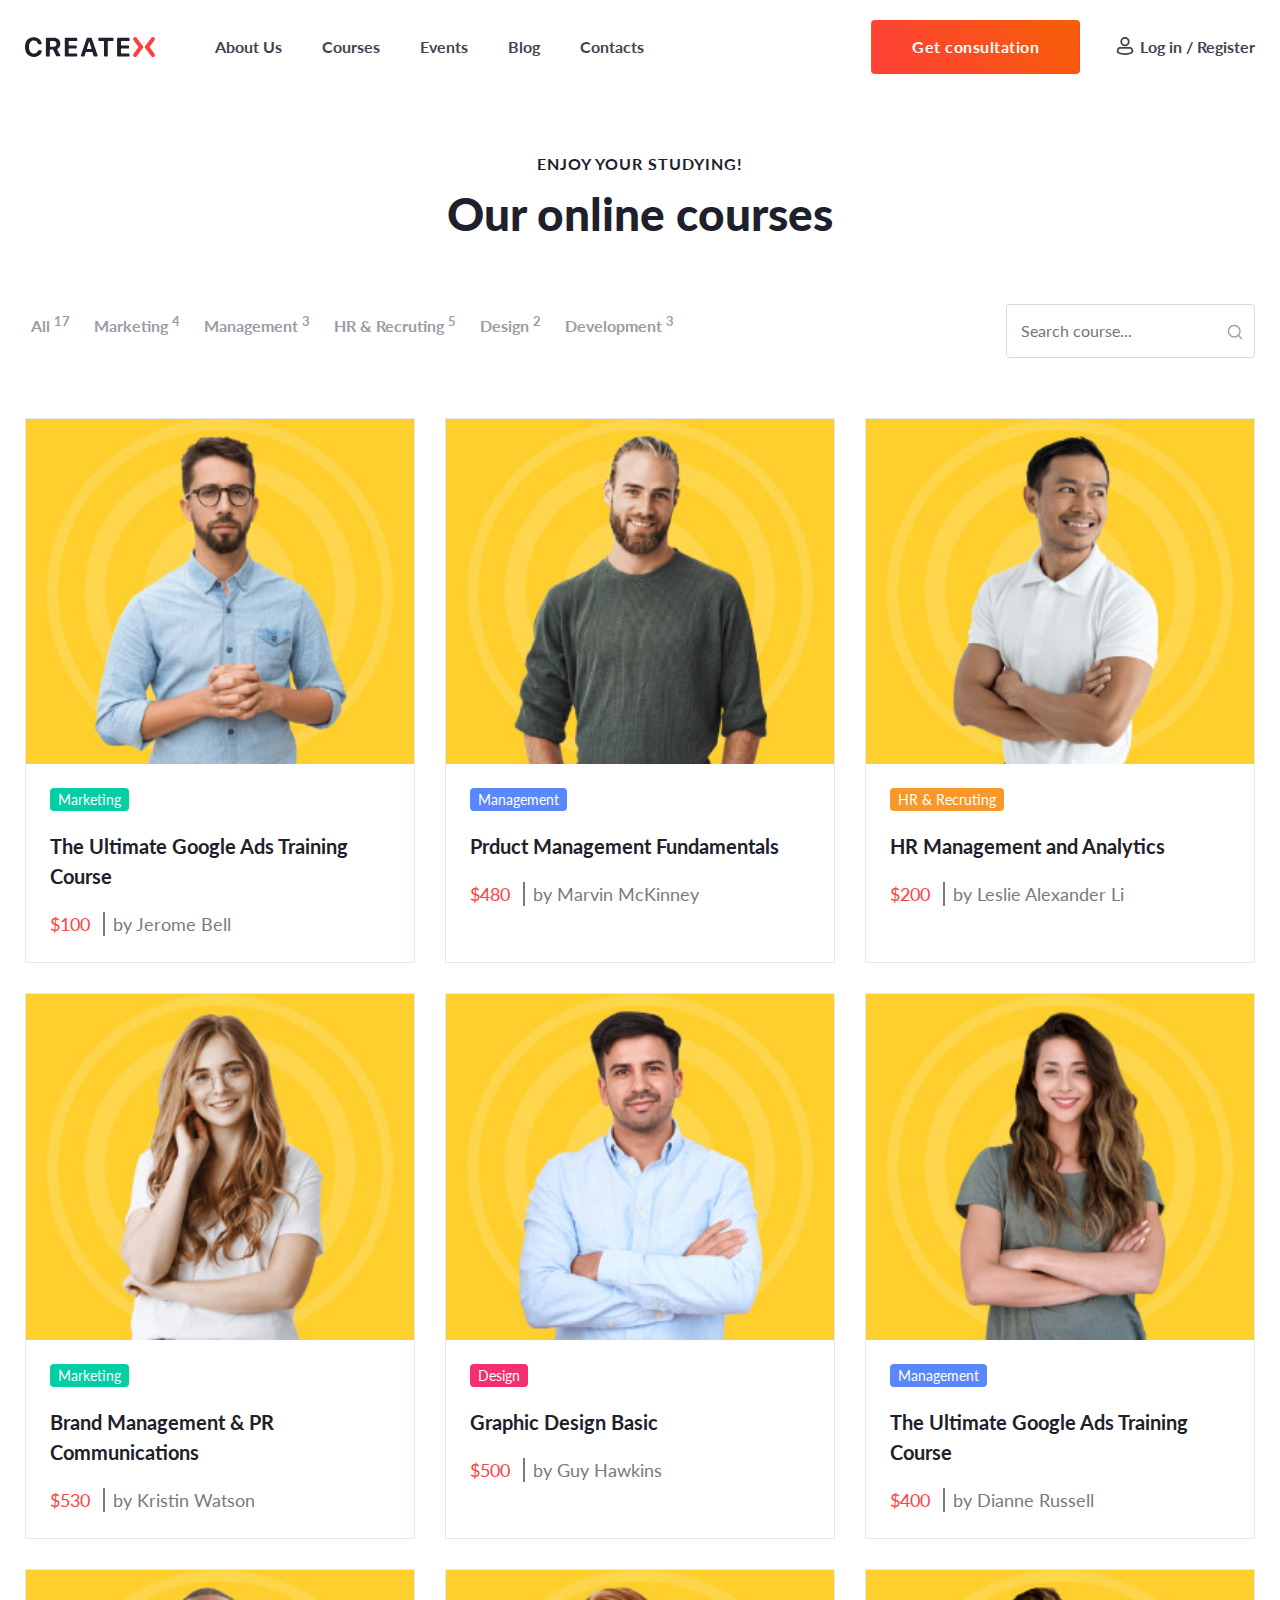
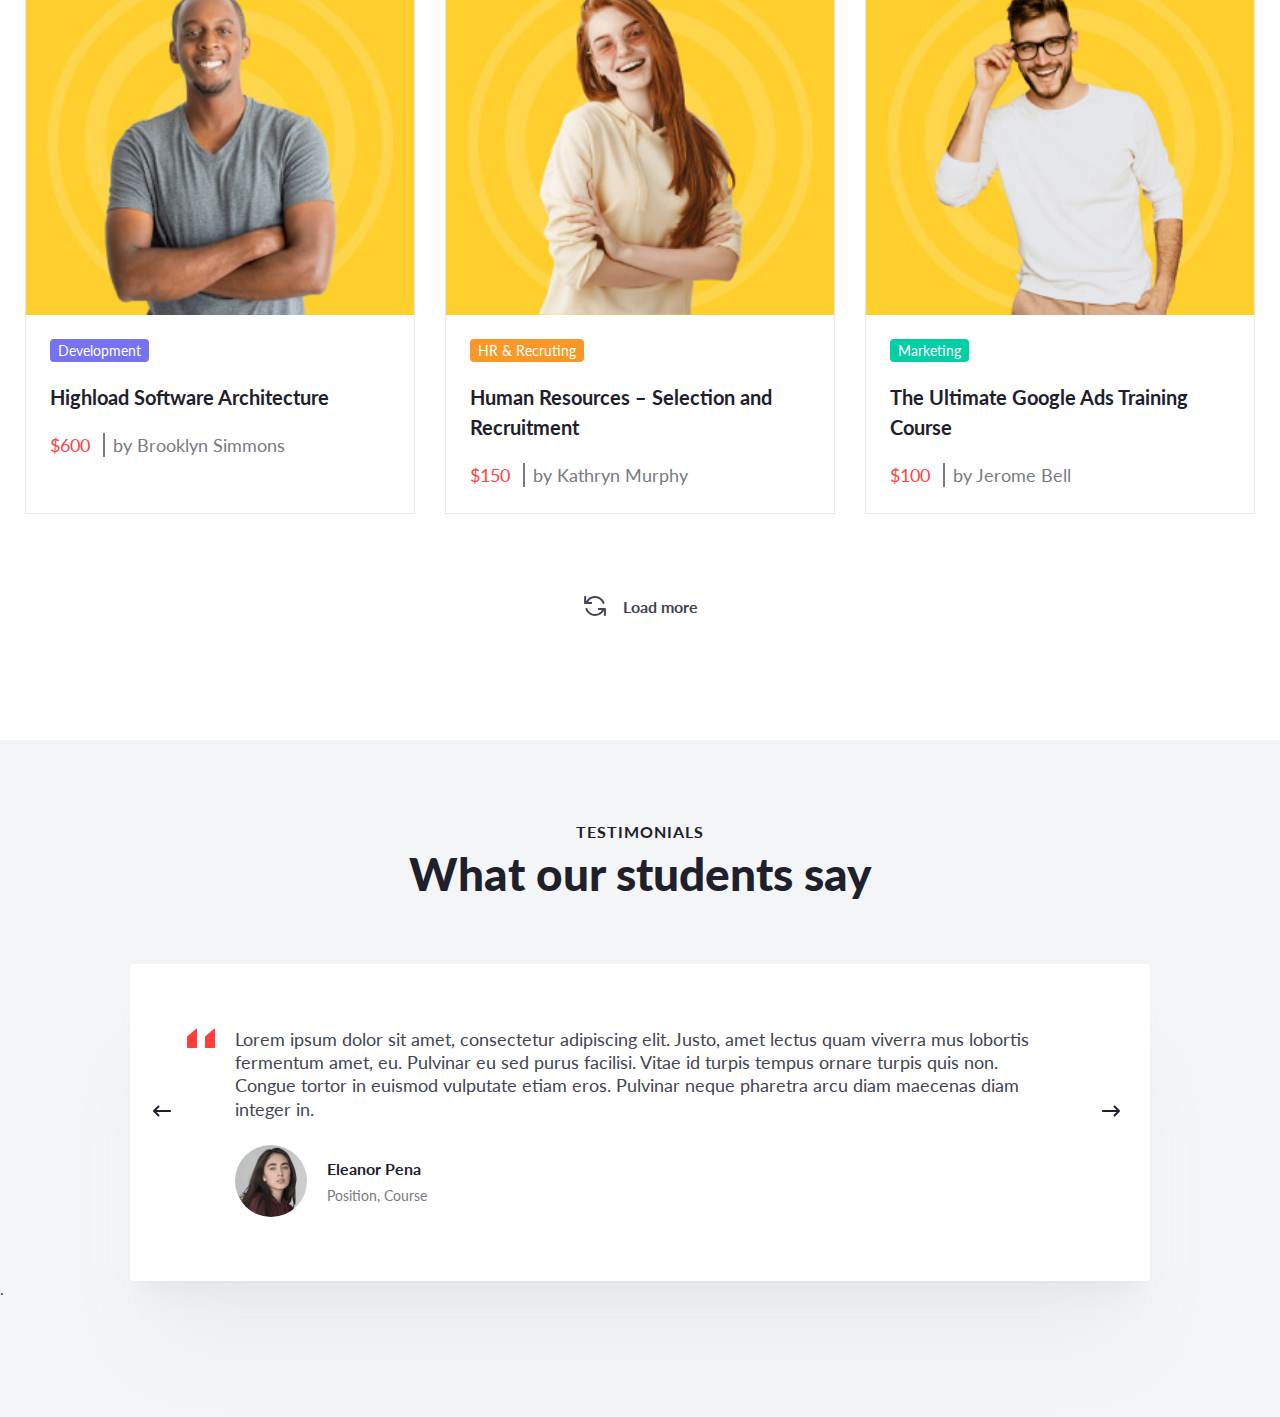
==== index.html @ b2ed18ff "Add files via upload" ====
<!DOCTYPE html>
<html lang="zxx">

<head>
	<meta charset="UTF-8">
	<meta http-equiv="X-UA-Compatible" content="IE=edge">
	<meta name="viewport" content="width=device-width, initial-scale=1.0">
	<link rel="stylesheet" href="./css/reset.css">
	<link rel="stylesheet" href="./css/style.css">

	<title>Lesson 18</title>
</head>

<body>
	<div class="wrapper">	
		<header class="header">
			<div class="header__container">
				<div class="header__logo">
					<img src="./img/header/logo.svg" alt="logo">
				</div>
				<div class="header__menu menu-header">
					<nav class="menu__body">
						<ul class="menu__list">
							<li class="menu__item">
								<a href="" class="menu__link">About Us</a>
							</li>
							<li class="menu__item">
								<a href="" class="menu__link">Courses</a>
							</li>
							<li class="menu__item">
								<a href="" class="menu__link">Events</a>
							</li>
							<li class="menu__item">
								<a href="" class="menu__link">Blog</a>
							</li>
							<li class="menu__item">
								<a href="" class="menu__link">Contacts</a>
							</li>
						</ul>
					</nav>
				</div>
				<div class="header__action action-header">
					<a href="" class="button"><span>Get consultation</span></a>
					<a href="" class="auth"><span>Log in / Register</span></a>
				</div>
			</div>
		</header>

		<main class="page">
			<section class="page-main main-block">
				<div class="main-block__container">
					<div class="main-block__content">
						<div class="main-block__title title-block">
							<div class="title-block__sub-title">Enjoy your studying!</div>
							<h2 class="title-block__title">Our online courses</h2>
						</div>
						<div class="main-block__menu menu-main">
							<div class="menu-main__body">
								<ul class="menu-main__list">
									<li class="menu-main__item">
										<a href="" class="menu-main__link">All <sup>17</sup></a>
									</li>
									<li class="menu-main__item">
										<a href="" class="menu-main__link">Marketing <sup>4</sup></a>
									</li>
									<li class="menu-main__item">
										<a href="" class="menu-main__link">Management <sup>3</sup></a>
									</li>
									<li class="menu-main__item">
										<a href="" class="menu-main__link">HR & Recruting <sup>5</sup></a>
									</li>
									<li class="menu-main__item">
										<a href="" class="menu-main__link">Design <sup>2</sup></a>
									</li>
									<li class="menu-main__item">
										<a href="" class="menu-main__link">Development <sup>3</sup></a>
									</li>																																				
								</ul>
							</div>
							<div class="menu-main__form">
								<form class="form-search">
									<input type="search" id="search" name="search" placeholder="Search course..."><span class="search-icon"></span> 
								</form>
							</div>
						</div>
						<div class="main-block__cards cards-vertical">
							<div class="cards-vertical__body">
								<div class="cards-vertical__image">
									<a href=""><img src="./img/main/01.jpg" alt="Jerome Bell"></a>
								</div>
								<div class="cards-vertical__text">
									<div class="cards-vertical__specialty cards-vertical__specialty--green">Marketing</div>
									<div class="cards-vertical__title">The Ultimate Google Ads Training Course</div>
									<div class="cards-vertical__info">
										<a class="cards-vertical__price">$100</a>
										<a class="cards-vertical__name">by Jerome Bell</a>
									</div>
								</div>
							</div>
							<div class="cards-vertical__body">
								<div class="cards-vertical__image">
									<a href=""><img src="./img/main/02.jpg" alt="Marvin McKinney"></a>
								</div>
								<div class="cards-vertical__text">
									<div class="cards-vertical__specialty card-vertical__specialty--blue">Management</div>
									<div class="cards-vertical__title">Prduct Management Fundamentals</div>
									<div class="cards-vertical__info">
										<a class="cards-vertical__price">$480</a>
										<a class="cards-vertical__name">by Marvin McKinney</a>
									</div>
								</div>
							</div>
							<div class="cards-vertical__body">
								<div class="cards-vertical__image">
									<a href=""><img src="./img/main/03.jpg" alt="Leslie Alexander Li"></a>
								</div>
								<div class="cards-vertical__text">
									<div class="cards-vertical__specialty card-vertical__specialty--gold">HR & Recruting</div>
									<div class="cards-vertical__title">HR  Management and Analytics</div>
									<div class="cards-vertical__info">
										<a class="cards-vertical__price">$200</a>
										<a class="cards-vertical__name">by Leslie Alexander Li</a>
									</div>
								</div>
							</div>
							<div class="cards-vertical__body">
								<div class="cards-vertical__image">
									<a href=""><img src="./img/main/04.jpg" alt="Kristin Watson"></a>
								</div>
								<div class="cards-vertical__text">
									<div class="cards-vertical__specialty cards-vertical__specialty--green">Marketing</div>
									<div class="cards-vertical__title">Brand Management & PR Communications</div>
									<div class="cards-vertical__info">
										<a class="cards-vertical__price">$530</a>
										<a class="cards-vertical__name">by Kristin Watson</a>
									</div>
								</div>
							</div>
							<div class="cards-vertical__body">
								<div class="cards-vertical__image">
									<a href=""><img src="./img/main/05.jpg" alt="Guy Hawkins"></a>
								</div>
								<div class="cards-vertical__text">
									<div class="cards-vertical__specialty card-vertical__specialty--red">Design</div>
									<div class="cards-vertical__title">Graphic Design Basic</div>
									<div class="cards-vertical__info">
										<a class="cards-vertical__price">$500</a>
										<a class="cards-vertical__name">by Guy Hawkins</a>
									</div>
								</div>
							</div>
							<div class="cards-vertical__body">
								<div class="cards-vertical__image">
									<a href=""><img src="./img/main/06.jpg" alt="Dianne Russell"></a>
								</div>
								<div class="cards-vertical__text">
									<div class="cards-vertical__specialty card-vertical__specialty--blue">Management</div>
									<div class="cards-vertical__title">The Ultimate Google Ads Training Course</div>
									<div class="cards-vertical__info">
										<a class="cards-vertical__price">$400</a>
										<a class="cards-vertical__name">by Dianne Russell</a>
									</div>
								</div>
							</div>
							<div class="cards-vertical__body">
								<div class="cards-vertical__image">
									<a href=""><img src="./img/main/07.jpg" alt="Brooklyn Simmons"></a>
								</div>
								<div class="cards-vertical__text">
									<div class="cards-vertical__specialty card-vertical__specialty--purple">Development</div>
									<div class="cards-vertical__title">Highload Software Architecture</div>
									<div class="cards-vertical__info">
										<a class="cards-vertical__price">$600</a>
										<a class="cards-vertical__name">by Brooklyn Simmons</a>
									</div>
								</div>
							</div>
							<div class="cards-vertical__body">
								<div class="cards-vertical__image">
									<a href=""><img src="./img/main/08.jpg" alt="Kathryn Murphy"></a>
								</div>
								<div class="cards-vertical__text">
									<div class="cards-vertical__specialty card-vertical__specialty--gold">HR & Recruting</div>
									<div class="cards-vertical__title">Human Resources – Selection and Recruitment</div>
									<div class="cards-vertical__info">
										<a class="cards-vertical__price">$150</a>
										<a class="cards-vertical__name">by Kathryn Murphy</a>
									</div>
								</div>
							</div>
							<div class="cards-vertical__body">
								<div class="cards-vertical__image">
									<a href=""><img src="./img/main/09.jpg" alt="Cody Fisher"></a>
								</div>
								<div class="cards-vertical__text">
									<div class="cards-vertical__specialty cards-vertical__specialty--green">Marketing</div>
									<div class="cards-vertical__title">The Ultimate Google Ads Training Course</div>
									<div class="cards-vertical__info">
										<a class="cards-vertical__price">$100</a>
										<a class="cards-vertical__name">by Jerome Bell</a>
									</div>
								</div>
							</div>
						</div>
						<div class="main-block__load">
							<a href="">Load more</a>
						</div>
					</div>
				</div>
			</section>
			<section class="page__testimonial testimonial-block">
				<div class="testimonial-block__container">
					<div class="testimonial-block__title title-block">
						<div class="title-block__sub-title">TESTIMONIALS</div>
						<h2 class="title-block__title">What our students say</h2>
					</div>
					<div class="testimonial-block__body">
						<div class="testimonial-block__content">
							Lorem ipsum dolor sit amet, consectetur adipiscing elit. Justo, amet lectus quam viverra mus lobortis fermentum amet, eu. Pulvinar eu sed purus facilisi. Vitae id turpis tempus ornare turpis quis non. Congue tortor in euismod vulputate etiam eros. Pulvinar neque pharetra arcu diam maecenas diam integer in.
						</div>
						<div class="testimonial-block__user-profile user-profile">
							<div class="user-profile__image">
								<img src="./img/testimonial/01 (1).jpg" alt="Eleanor Pena">
							</div>
							<div class="user-profile__info">
								<div class="user-profile__user-name">Eleanor Pena</div>
								<div class="user-profile__user-position">Position, Course</div>
							</div>
						</div>
					</div>
				</div>
				.
			</section>
		</main>
	<footer class="footer"></footer>
	</div>
</body>

</html>
---- css/style.css ----
@import url("https://fonts.googleapis.com/css?family=Lato:regular,700,900&display=swap");

body {
	font-family: 'Lato';
	color: #424551;
}

/* ================================================================ */

.wrapper {
	overflow: hidden;
	min-height: 100%;
	position: relative;

	display: flex;
	flex-direction: column;
}

.wrapper>main {
	flex-grow: 1;
}

/* =================container================================== */
[class*="__container"] {
	max-width: 1260px;
	margin: 0 auto;
	padding-left: 15px;
	padding-right: 15px;
}

@media (max-width: 1199.98px) {
	[class*="__container"] {
		max-width: 970px;
	}
}

@media (max-width: 990.98px) {
	[class*="__container"] {
		max-width: 750px;
	}
}

@media (max-width: 767.98px) {
	[class*="__container"] {
		max-width: 450px;
	}
}

/* ===========================buttons==================================== */
.button {
	background: linear-gradient(55.95deg, #FF3F3A 0%, #F75E05 100%);
	border-radius: 4px;
	letter-spacing: 0.5px;
	display: inline-block;
	font-weight: 700;
	line-height: 1.25;
	padding: 16px 40px;
	color: #fff;
	border: 1px solid transparent;
	transition: transform 0.3s ease-in-out;
}

.button:hover {
	background: transparent;
	border: 1px solid #FF3F3A;
	color: #F75E05;
	transform: scale(1.02);
}

.button--border {
	background: transparent;
	border: 1px solid #FF3F3A;
	padding: 15px 38px;
	color: #F75E05;
}

.button--border:hover {
	background: linear-gradient(55.95deg, #FF3F3A 0%, #F75E05 100%);
	color: #fff;
}
.button--grey {
	background: transparent;
	border: 1px solid transparent;
	display: inline-block;
	padding: 10px 20px;
	font-weight: 700;
	line-height: 1.6;
	text-align: center;
	color: #9A9CA5;
}
.button--grey:hover {
	background: transparent;
	color: #FF3F3A;
	border: 1px solid #FF3F3A;
	border-radius: 4px;
}
/* ========================title================================= */
.title-block {
	color: #1E212C;
}

.title-block__sub-title {
	font-weight: 700;
	line-height: 1.5;
	letter-spacing: 1px;
	text-transform: uppercase;
}

.title-block__title {
	font-weight: 900;
	font-size: 46px;
	line-height: 1.3;
}

/* =====================header===================================== */

.header {
	position: absolute;
	width: 100%;
	top: 0;
	left: 0;
	z-index: 50;
	padding: 20px 0px;

	overflow: clip;

}
.header__container {
	display: flex;
	align-items: center;
	gap: 60px;
}
.header__logo {
}
.header__menu {
	flex-grow: 1;
}
.menu-header {
	
}
.menu__body {
	
}
.menu__list {
	display: flex;
	flex-wrap: wrap;
	column-gap: 40px;
	row-gap: 10px;
}
.menu__item {
}
.menu__link {
	font-weight: 700;
	line-height: 1.6;
}
.menu__link:hover {
	text-decoration: underline;
}
.menu__link:active{
	color: #FF3F3A;
}
.header__action {
}
.action-header {
	flex: 0 0 auto;
	display: flex;
	flex-wrap: wrap;
	gap: 36px;
	align-items: center;
}

.auth {
	background: url('../img/header/Person.svg') 0 0 no-repeat;
	padding-left: 24px;
	font-weight: 700;
	line-height: 1.25;
}
.auth:hover {
	text-decoration: underline;
} 
@media (max-width: 1199.98px) {
	.header__container {
		gap: 20px;
	}
	.menu__list {
		column-gap: 15px;
		justify-content: space-around;
	}	
	.action-header {
		gap: 15px;
	}
}
@media (max-width: 990.98px) {
	.header__container {
		flex-direction: column;
		flex-wrap: wrap;		
	}
	.action-header {
		flex-direction: column;
	}
}
/* ===========================page================================ */
.page {
}
.page-main {
}
.page__testimonial {
}
/* ===========================main=============================== */
.main-block {
	padding: 152px 0px 120px 0px;
	width: 100%;
	height: 100%;
}

.main-block__container {
	
}
.main-block__content {
	display: flex;
	flex-direction: column;
}
.main-block__title {
	display: flex;
	flex-direction: column;
	align-items: center;
	gap: 8px;
}
.main-block__title:not(:last-child) {
	margin-bottom: 60px;
}
.main-block__menu {
	display: flex;
	justify-content: space-between;
}

.menu-main {
}
.main-block__menu:not(:last-child) {
	margin-bottom: 60px;
}
.menu-main__list {
	display: flex;
	flex-wrap: wrap;
	gap: 12px;
	
}
.menu-main__item {
	border-radius: 4px;
    border: 1px solid transparent;
    color: #9a9ca5;
    font-weight: 700;
    display: flex;
    align-items: center;
    justify-content: center;
    gap: 8px;
    padding: 10px 5px;
    transition: transform 0.3s ease 0s;
}
.menu-main__item:hover {
	border: 1px solid #ff3f3a;
	color: #ff3f3a;
}
.menu-main__form {
	display: flex;
	justify-content: center;
}
.form-search {
	flex: 1 1 25.609756%; /* 315/1230 */
	position: relative;
	border: 1px solid #D7DADD;
	border-radius: 4px;
	padding: 14px 32px 14px 14px;
	align-items: center;
	font-weight: 400;
	/* font-size: 14px; */
	line-height: 150%;
	color: #9A9CA5;
}
.search-icon {
	position: absolute;
	background: url('../img/main/Vector\ \(Stroke\).svg') center no-repeat;
	padding: 13px;
	width: 16px;
	height: 16px;
}
.main-block__cards {
	margin-bottom: 80px;
}
.cards-vertical {
	display: grid;
	gap: 30px;
	grid-template-columns: repeat(3,390px);
	grid-template-rows: 1fr;
}
.cards-vertical__body {
	background: #FFFFFF;
	border: 1px solid #E5E8ED;
}
.cards-vertical__image {
	position: relative;
	padding-bottom: 89.041096%; /* 390/438 */
}
.cards-vertical__image img {
	position: absolute;width: 100%;height: 100%;top: 0;left: 0;
	object-fit: cover;
}
.cards-vertical__text {
	padding: 24px;
	display: grid;
	justify-items: start;
	gap: 20px;
}
.cards-vertical__specialty {
	
	font-weight: 400;
	font-size: 14px;
	line-height: 1.5;
	color: #FFFFFF;
	border-radius: 4px;
	max-width: max-content;
	padding: 1px 8px;
}
.cards-vertical__specialty--green {
	background: #03CEA4;

}
.card-vertical__specialty--blue {
	background: #5A87FC;
}

.card-vertical__specialty--gold {
	background: #F89828;
}

.card-vertical__specialty--red {
	background: #F52F6E;
}
.card-vertical__specialty--purple {
	background: #7772F1;
}
.cards-vertical__title {
	font-weight: 700;
	font-size: 20px;
	line-height: 1.5;
	color: #1E212C;
}
.cards-vertical__info {
	font-weight: 400;
	font-size: 18px;
	line-height: 1.5;
}
.cards-vertical__price {
	color: #FF4242;
}
.cards-vertical__name {
	color: #787A80;
}
.cards-vertical__name::before {
	content: '';
	width: 16px;
	height: 0;
	gap: 8px;
	border: 1px solid #787A80;
	transform: rotate(90deg);
	margin: 0px 8px;
}

@media (max-width:1249.98px) {
	.cards-vertical {
		grid-template-columns: repeat(3,1fr);
		grid-template-rows: 1fr;
	}
	.cards-vertical {
		gap: 10px;
	}
}
@media (max-width: 990.98px) {
	.cards-vertical {
		grid-template-columns: repeat(2,1fr);
		grid-template-rows: 1fr;
	}
	.cards-vertical {
		gap: 30px;
	}
	.main-block {
		padding: 250px 0px 80px 0px;
	}
	.main-block__menu {
		flex-direction: column;
		gap: 10px;
		justify-content: center;
	}
	.menu-main__list {
		justify-content: space-evenly;
	}
	.cards-vertical__body:last-child {
		grid-column: span 2;
	}
}
@media (max-width: 767.98px) {
	.cards-vertical {
		grid-template-columns: 1fr;
		grid-template-rows: 1fr;
		gap: 10px;
	}
	.cards-vertical__body:last-child {
		grid-column: span 1;
	}
}
@media (max-width: 440px) {
	.main-block {
		padding: 250px 0px 60px 0px;
	}
	.title-block {
		padding: 50px 0px;
	}
	.title-block__title {
		font-size: 34px;
	}
	.main-block__title:not(:last-child) {
		margin-bottom: 10px;
	}
	.menu-main__list {
		gap: 5px;
	}
}

.main-block__load {
	display: flex;
	justify-content: center;
	gap: 16px;
	font-weight: 700;
	line-height: 1.6;
	color: #424551;	
}
.main-block__load::before {
	content: '';
	background: url('../img/main/Convert.svg') 0 0 no-repeat;
	flex: 0 0 24px;
	width: 24px;
	height: 24px;
	animation:arrows 2s linear;
}
@keyframes arrows {
	0% {
		transform: rotate(0deg);
	}
	100% {
		transform: rotate(-360deg);
	}
}
/* =================================================================== */
.testimonial-block {
	background: #F4F5F7;
	padding: 80px 0px 120px 0px;
	position: relative;
}
.testimonial-block__container {
}
.testimonial-block__title {
	display: grid;
	justify-content: center;
	justify-items: center;
}
.testimonial-block__title:not(:last-child) {
	margin-bottom: 60px;
} 
.testimonial-block__body {
	display: grid;
	gap: 24px;
	background: #FFFFFF;
	box-shadow: 0px 80px 80px -20px rgba(154, 156, 165, 0.08), 
				0px 30px 24px -10px rgba(154, 156, 165, 0.05), 
				0px 12px 10px -6px rgba(154, 156, 165, 0.04), 
				0px 4px 4px -4px rgba(30, 33, 44, 0.03);
	border-radius: 4px;
	padding: 64px 105px;
	position: relative;
}
.testimonial-block__body::before {
	content: '';
	width: 24px;
	height: 24px;
	background: url('../img/testimonial/Left.svg') 0 0 no-repeat;
	position: absolute;
	margin: 135px 0px 0px -6.5%;
	padding-left: 6.5%;
}
.testimonial-block__body::after  {
	content: '';
	width: 24px;
	height: 24px;
	background: url('../img/testimonial/Right.svg') 0 0 no-repeat;
	position: absolute;
	margin: 135px 0px 0px 106.5%;
	padding-right: 0px;
}
.testimonial-block__body::after :hover{
	
}
.testimonial-block__content {
	justify-content: center;
	font-weight: 400;
	font-size: 20px;
	line-height: 1.5;
	color: #424551;

}
.testimonial-block__content::before{
	content:'';
	width: 28px;
	height: 20px;
	background: url(../img/testimonial/braces.svg) 0 0 no-repeat;	
	margin-left: -48px;
	padding-left: 48px;
}
.testimonial-block__user-profile {
	
}
.user-profile {
	display: flex;
	flex-direction: row;
	gap: 20px;
}
.user-profile__info {
	display: flex;
	flex-direction: column;
	justify-content: center;
	gap: 4px;
}
.user-profile__image {
	width: 72px;
	height: 72px;
}
.user-profile__image img {
	max-width: 100%;
	border-radius: 50%;
}
.user-profile__user-name {
	font-weight: 700;
	line-height: 1.6;
	color: #1E212C;
}
.user-profile__user-position {
	font-weight: 400;
	font-size: 14px;
	line-height: 1.5;
	color: #787A80;
}
@media (max-width: 1449.98px) {
	.testimonial-block__body::after  {
		margin: 135px 0px 0px 104.5%;
	}
	.testimonial-block__content {
		line-height: 1.3;
		font-size: 18px;
	}
}
@media (max-width: 1379.98px) {
	.testimonial-block__body::after  {
		margin: 135px 0px 0px 102%;
	}
	.testimonial-block__body::before  {
		margin: 135px 0px 0px -4%;
	}
}
@media (max-width: 1319.98px) {
	.testimonial-block__container {
		max-width: 1050px;
	}
	.testimonial-block__body::after  {
		margin: 135px 0px 0px 95%;
	}
	.testimonial-block__body::before  {
		margin: 135px 0px 0px 2%;
	}
}
@media (max-width: 767.98px) {
	.testimonial-block__body {
		padding: 64px;
	}
	.testimonial-block__content {
		line-height: 1.1;
	}
	.testimonial-block {
		padding: 60px 0px 0px 0px;
	}
	.title-block__title {
		font-size: 36px;
	}
	.title-block {
		padding: 0;
	}
}
@media (max-width: 697.98px) {
	.testimonial-block__body::after {
		margin: 135px 0px 0px 91%;
	}	
}
@media (max-width: 497.98px) {
	.title-block__title {
		font-size: 30px;
	}
}
@media (max-width: 397.98px) {
	.title-block__title {
		font-size: 28px;
	}
}
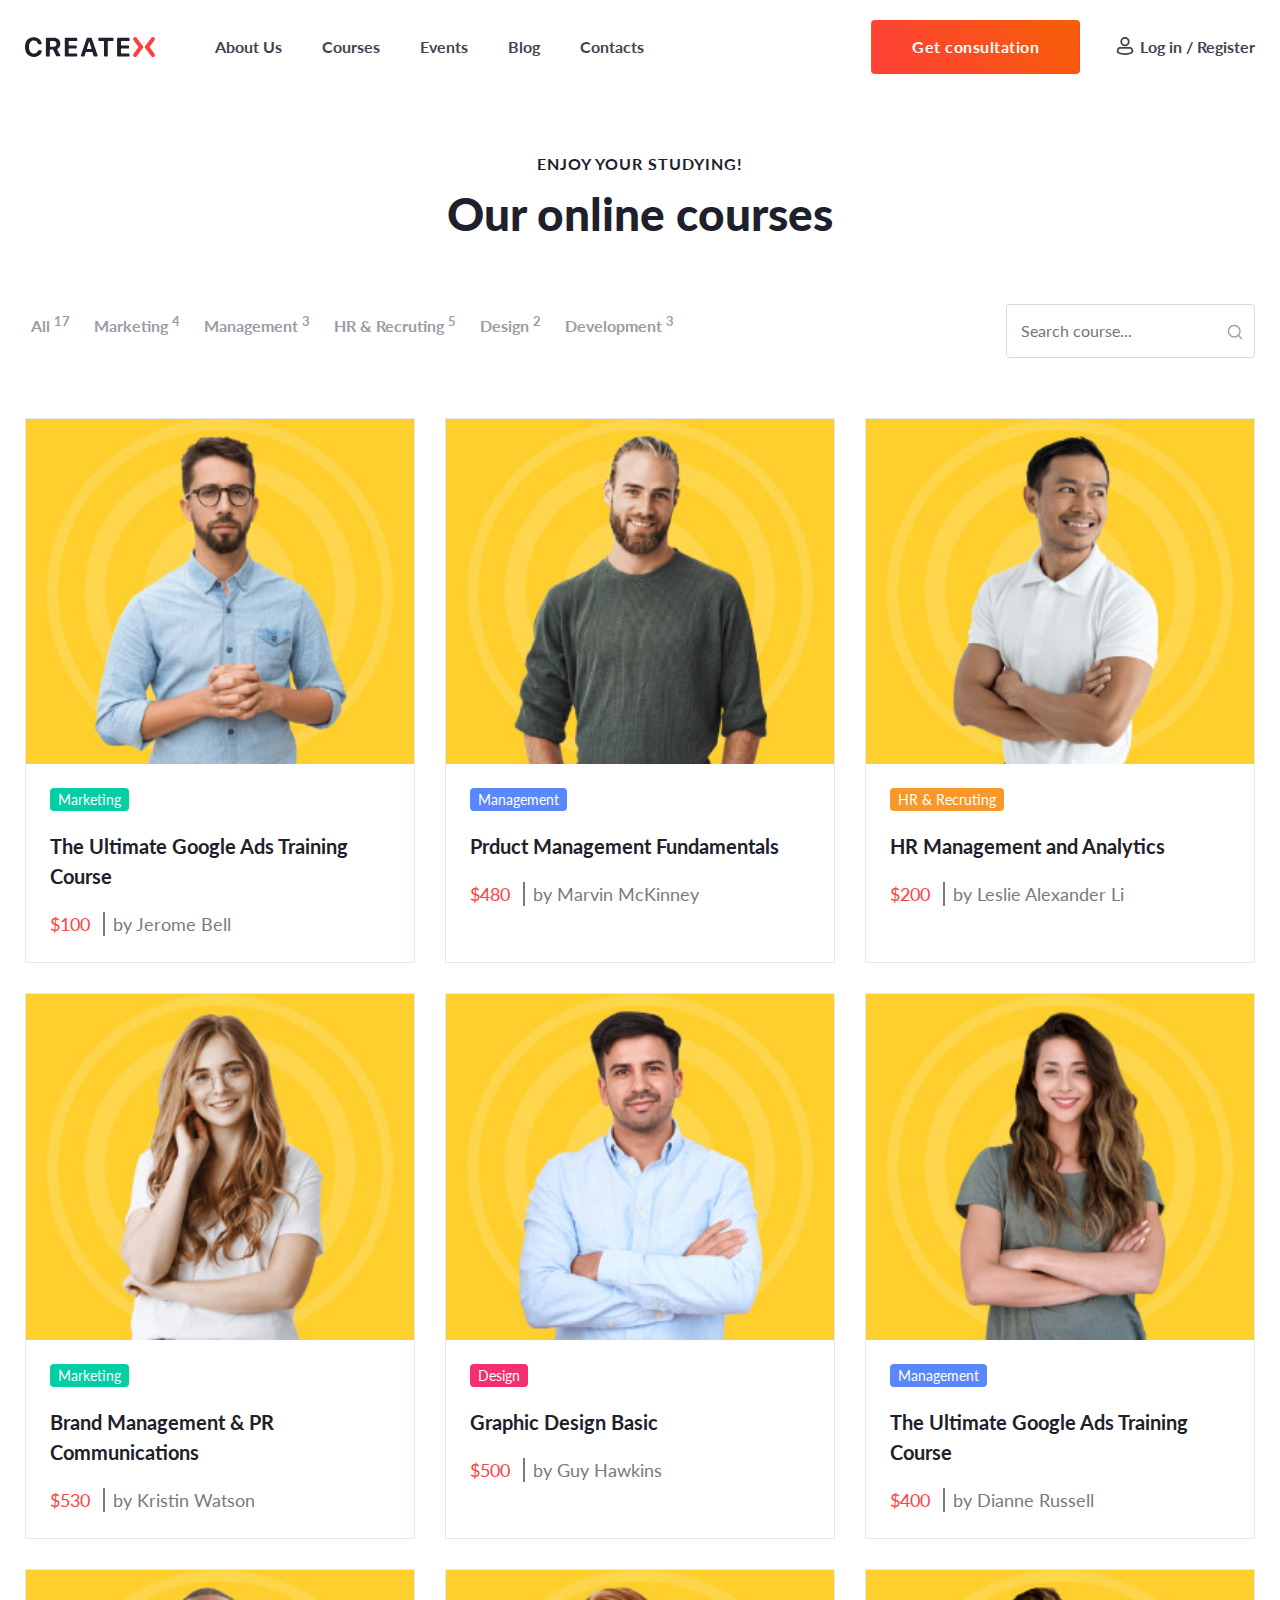
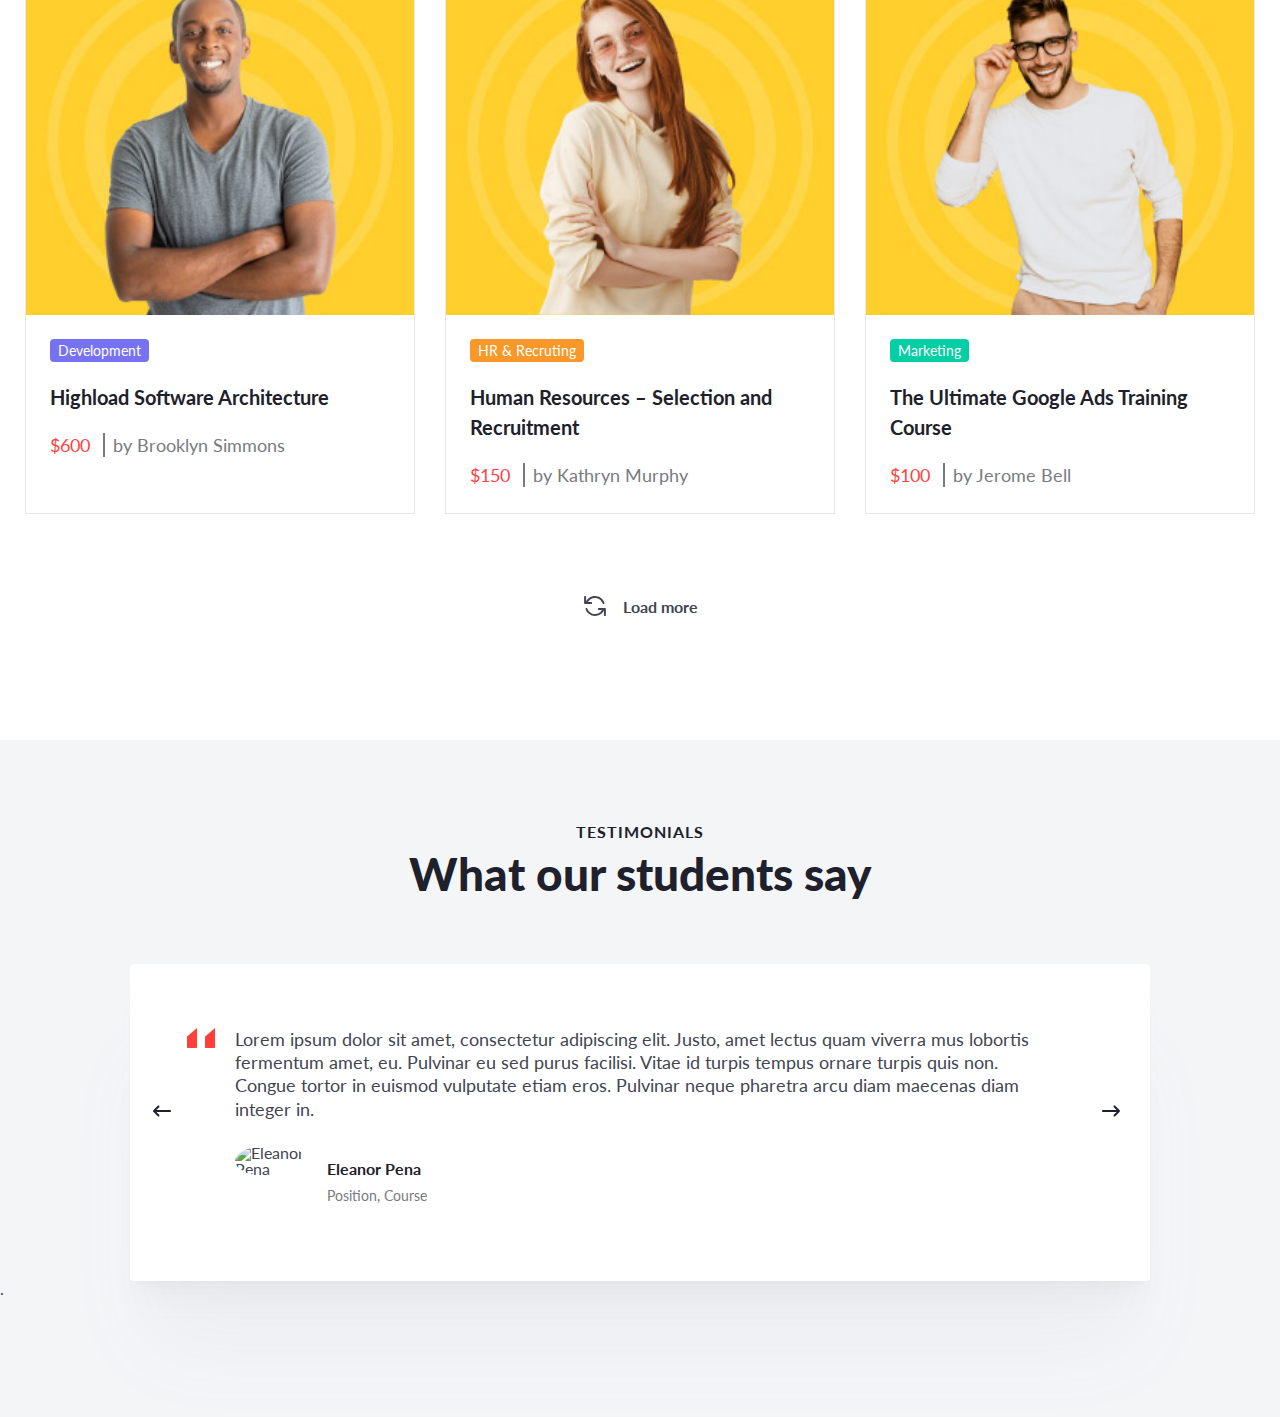
==== commit 86c85784: "l18" ====
--- a/index.html
+++ b/index.html
@@ -220,7 +220,7 @@
 						</div>
 						<div class="testimonial-block__user-profile user-profile">
 							<div class="user-profile__image">
-								<img src="./img/testimonial/01 (1).jpg" alt="Eleanor Pena">
+								<img src="./img/testimonial/01.jpg" alt="Eleanor Pena">
 							</div>
 							<div class="user-profile__info">
 								<div class="user-profile__user-name">Eleanor Pena</div>
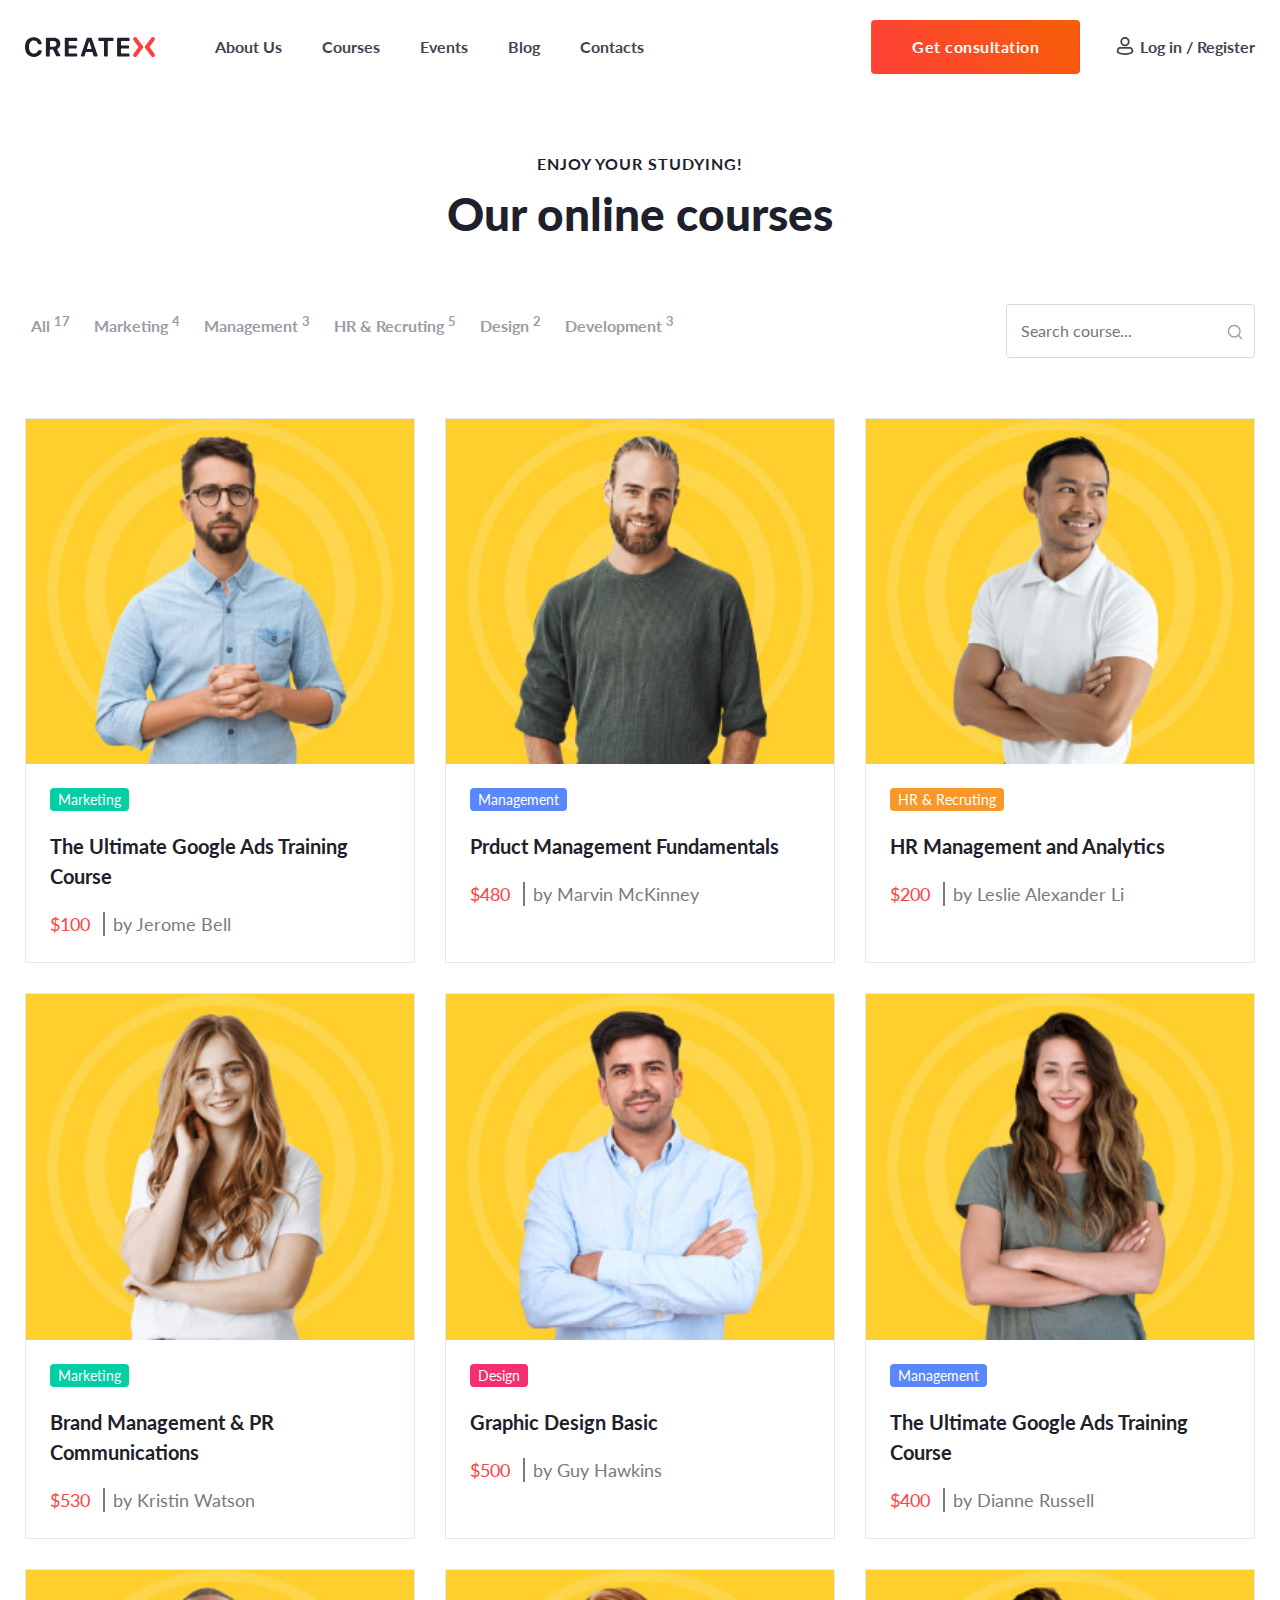
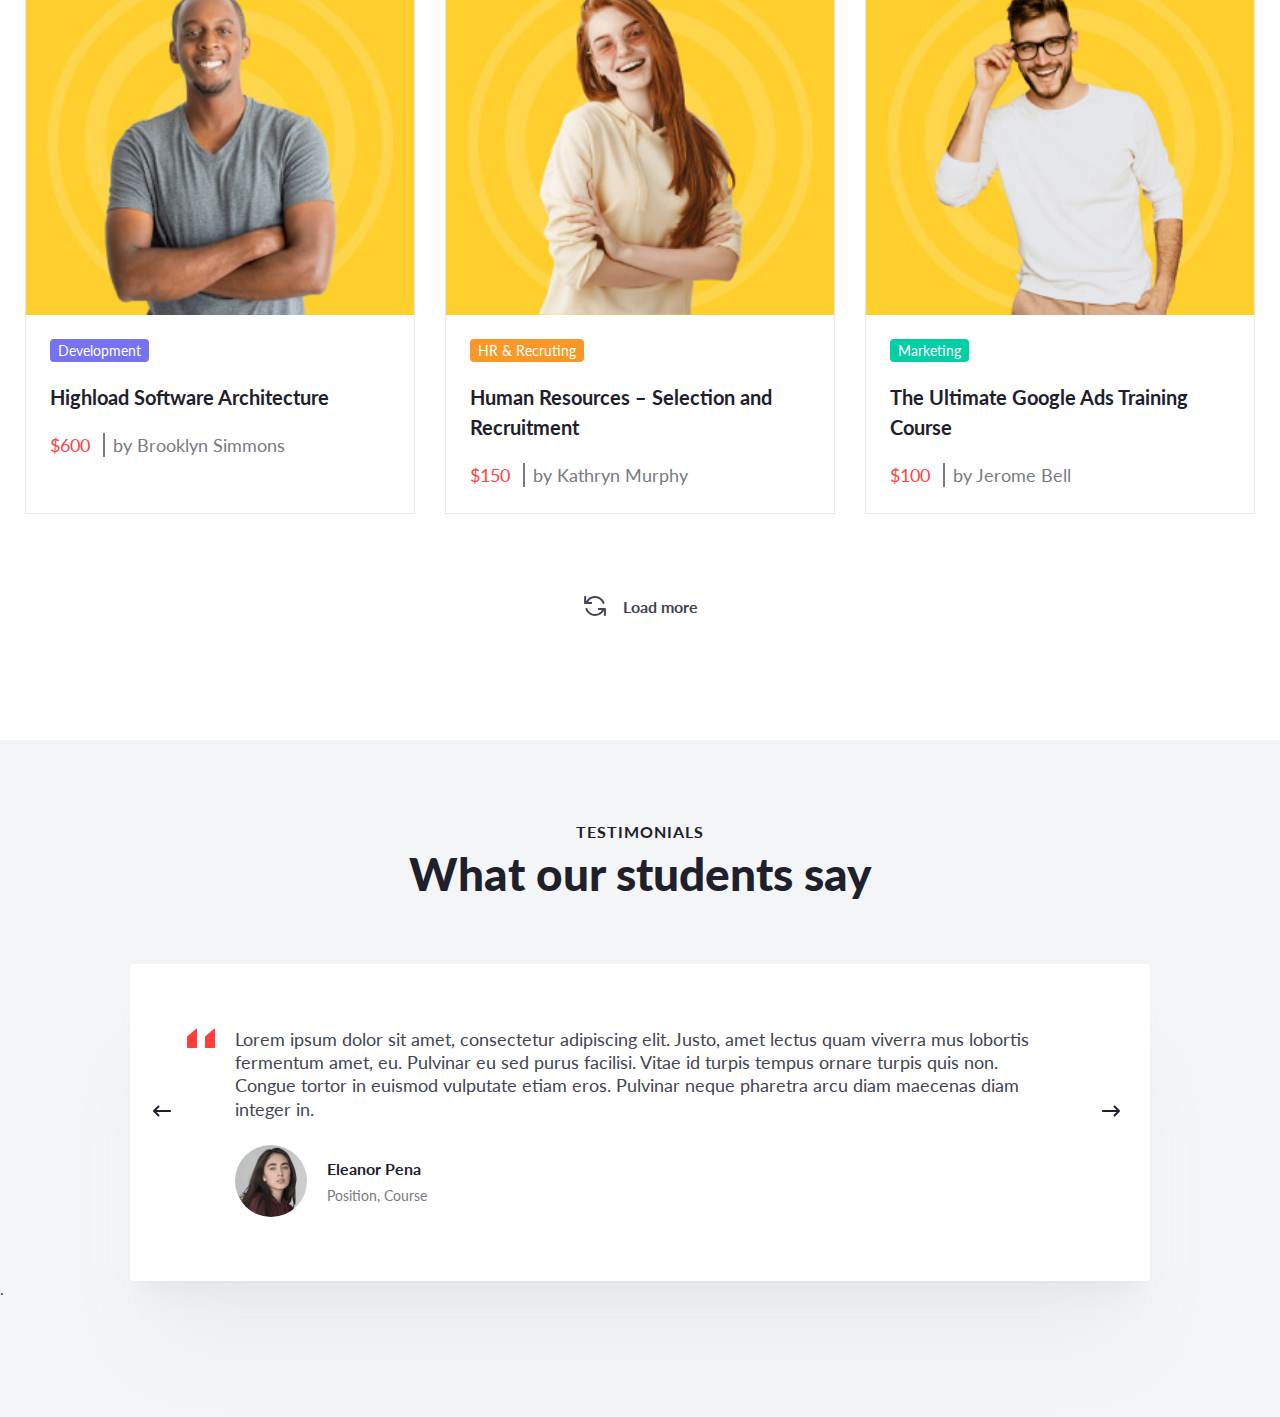
==== commit 0049a15a: "l18" ====
--- a/index.html
+++ b/index.html
@@ -92,8 +92,8 @@
 									<div class="cards-vertical__specialty cards-vertical__specialty--green">Marketing</div>
 									<div class="cards-vertical__title">The Ultimate Google Ads Training Course</div>
 									<div class="cards-vertical__info">
-										<a class="cards-vertical__price">$100</a>
-										<a class="cards-vertical__name">by Jerome Bell</a>
+										<a href="" class="cards-vertical__price">$100</a>
+										<a href="" class="cards-vertical__name">by Jerome Bell</a>
 									</div>
 								</div>
 							</div>
@@ -105,8 +105,8 @@
 									<div class="cards-vertical__specialty card-vertical__specialty--blue">Management</div>
 									<div class="cards-vertical__title">Prduct Management Fundamentals</div>
 									<div class="cards-vertical__info">
-										<a class="cards-vertical__price">$480</a>
-										<a class="cards-vertical__name">by Marvin McKinney</a>
+										<a href="" class="cards-vertical__price">$480</a>
+										<a href="" class="cards-vertical__name">by Marvin McKinney</a>
 									</div>
 								</div>
 							</div>
@@ -118,8 +118,8 @@
 									<div class="cards-vertical__specialty card-vertical__specialty--gold">HR & Recruting</div>
 									<div class="cards-vertical__title">HR  Management and Analytics</div>
 									<div class="cards-vertical__info">
-										<a class="cards-vertical__price">$200</a>
-										<a class="cards-vertical__name">by Leslie Alexander Li</a>
+										<a href="" class="cards-vertical__price">$200</a>
+										<a href="" class="cards-vertical__name">by Leslie Alexander Li</a>
 									</div>
 								</div>
 							</div>
@@ -131,8 +131,8 @@
 									<div class="cards-vertical__specialty cards-vertical__specialty--green">Marketing</div>
 									<div class="cards-vertical__title">Brand Management & PR Communications</div>
 									<div class="cards-vertical__info">
-										<a class="cards-vertical__price">$530</a>
-										<a class="cards-vertical__name">by Kristin Watson</a>
+										<a href="" class="cards-vertical__price">$530</a>
+										<a href="" class="cards-vertical__name">by Kristin Watson</a>
 									</div>
 								</div>
 							</div>
@@ -144,8 +144,8 @@
 									<div class="cards-vertical__specialty card-vertical__specialty--red">Design</div>
 									<div class="cards-vertical__title">Graphic Design Basic</div>
 									<div class="cards-vertical__info">
-										<a class="cards-vertical__price">$500</a>
-										<a class="cards-vertical__name">by Guy Hawkins</a>
+										<a href="" class="cards-vertical__price">$500</a>
+										<a href="" class="cards-vertical__name">by Guy Hawkins</a>
 									</div>
 								</div>
 							</div>
@@ -157,8 +157,8 @@
 									<div class="cards-vertical__specialty card-vertical__specialty--blue">Management</div>
 									<div class="cards-vertical__title">The Ultimate Google Ads Training Course</div>
 									<div class="cards-vertical__info">
-										<a class="cards-vertical__price">$400</a>
-										<a class="cards-vertical__name">by Dianne Russell</a>
+										<a href="" class="cards-vertical__price">$400</a>
+										<a href="" class="cards-vertical__name">by Dianne Russell</a>
 									</div>
 								</div>
 							</div>
@@ -170,8 +170,8 @@
 									<div class="cards-vertical__specialty card-vertical__specialty--purple">Development</div>
 									<div class="cards-vertical__title">Highload Software Architecture</div>
 									<div class="cards-vertical__info">
-										<a class="cards-vertical__price">$600</a>
-										<a class="cards-vertical__name">by Brooklyn Simmons</a>
+										<a href="" class="cards-vertical__price">$600</a>
+										<a href="" class="cards-vertical__name">by Brooklyn Simmons</a>
 									</div>
 								</div>
 							</div>
@@ -183,8 +183,8 @@
 									<div class="cards-vertical__specialty card-vertical__specialty--gold">HR & Recruting</div>
 									<div class="cards-vertical__title">Human Resources – Selection and Recruitment</div>
 									<div class="cards-vertical__info">
-										<a class="cards-vertical__price">$150</a>
-										<a class="cards-vertical__name">by Kathryn Murphy</a>
+										<a href="" class="cards-vertical__price">$150</a>
+										<a href="" class="cards-vertical__name">by Kathryn Murphy</a>
 									</div>
 								</div>
 							</div>
@@ -196,8 +196,8 @@
 									<div class="cards-vertical__specialty cards-vertical__specialty--green">Marketing</div>
 									<div class="cards-vertical__title">The Ultimate Google Ads Training Course</div>
 									<div class="cards-vertical__info">
-										<a class="cards-vertical__price">$100</a>
-										<a class="cards-vertical__name">by Jerome Bell</a>
+										<a href="" class="cards-vertical__price">$100</a>
+										<a href="" class="cards-vertical__name">by Jerome Bell</a>
 									</div>
 								</div>
 							</div>
--- a/css/style.css
+++ b/css/style.css
@@ -419,7 +419,7 @@
 		font-size: 34px;
 	}
 	.main-block__title:not(:last-child) {
-		margin-bottom: 10px;
+		margin-bottom: 30px;
 	}
 	.menu-main__list {
 		gap: 5px;
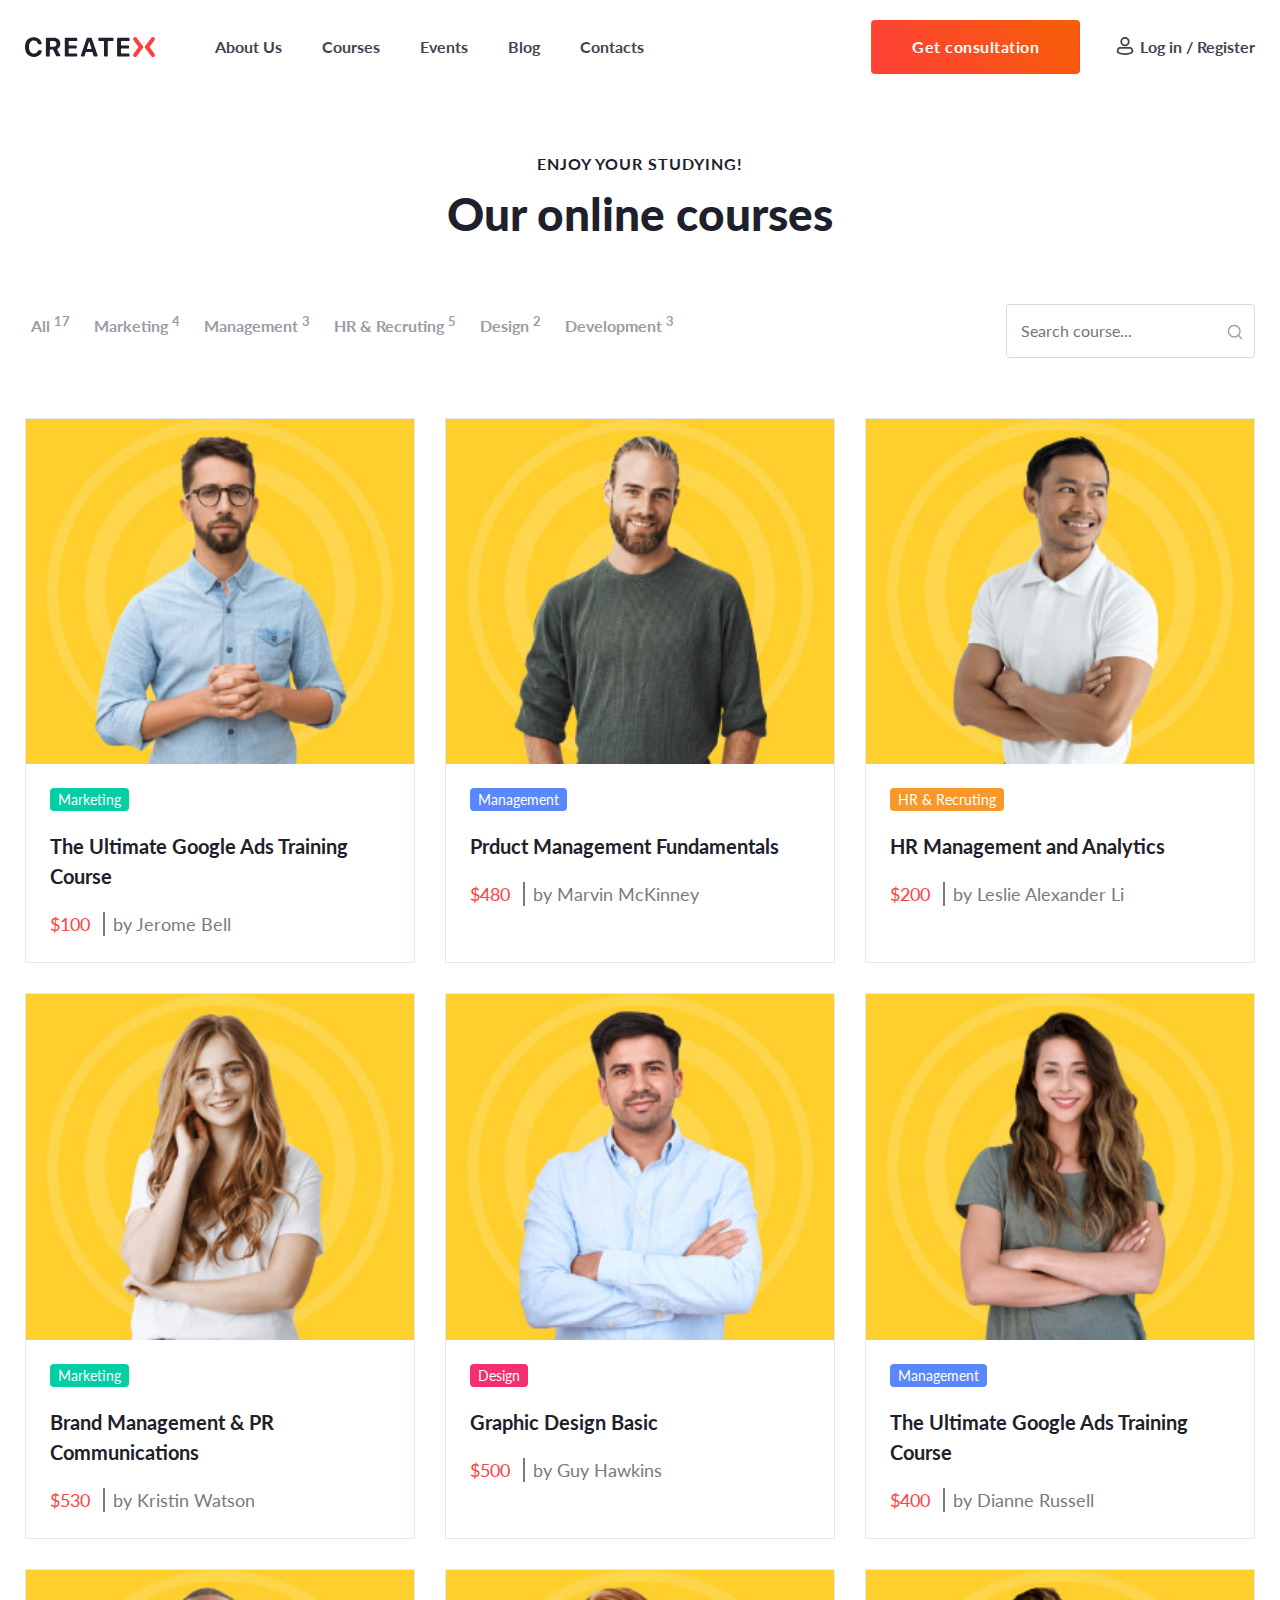
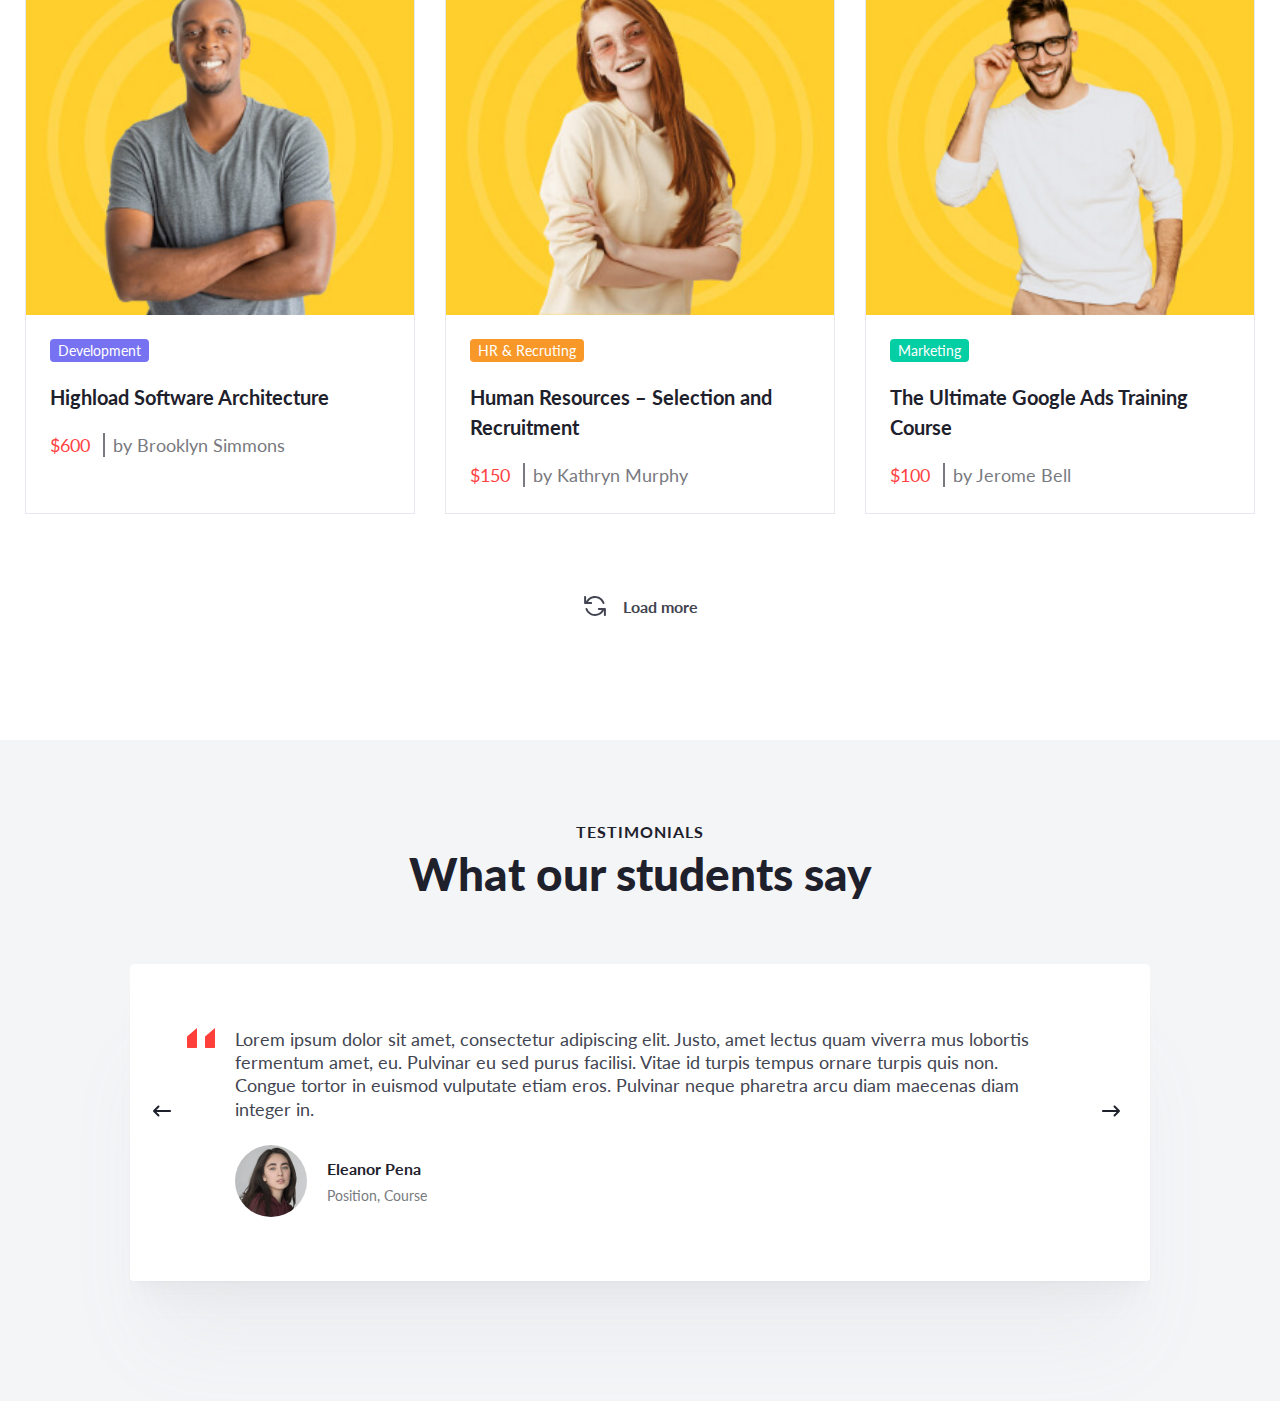
==== commit 7ec19052: "l18" ====
--- a/index.html
+++ b/index.html
@@ -229,7 +229,6 @@
 						</div>
 					</div>
 				</div>
-				.
 			</section>
 		</main>
 	<footer class="footer"></footer>
